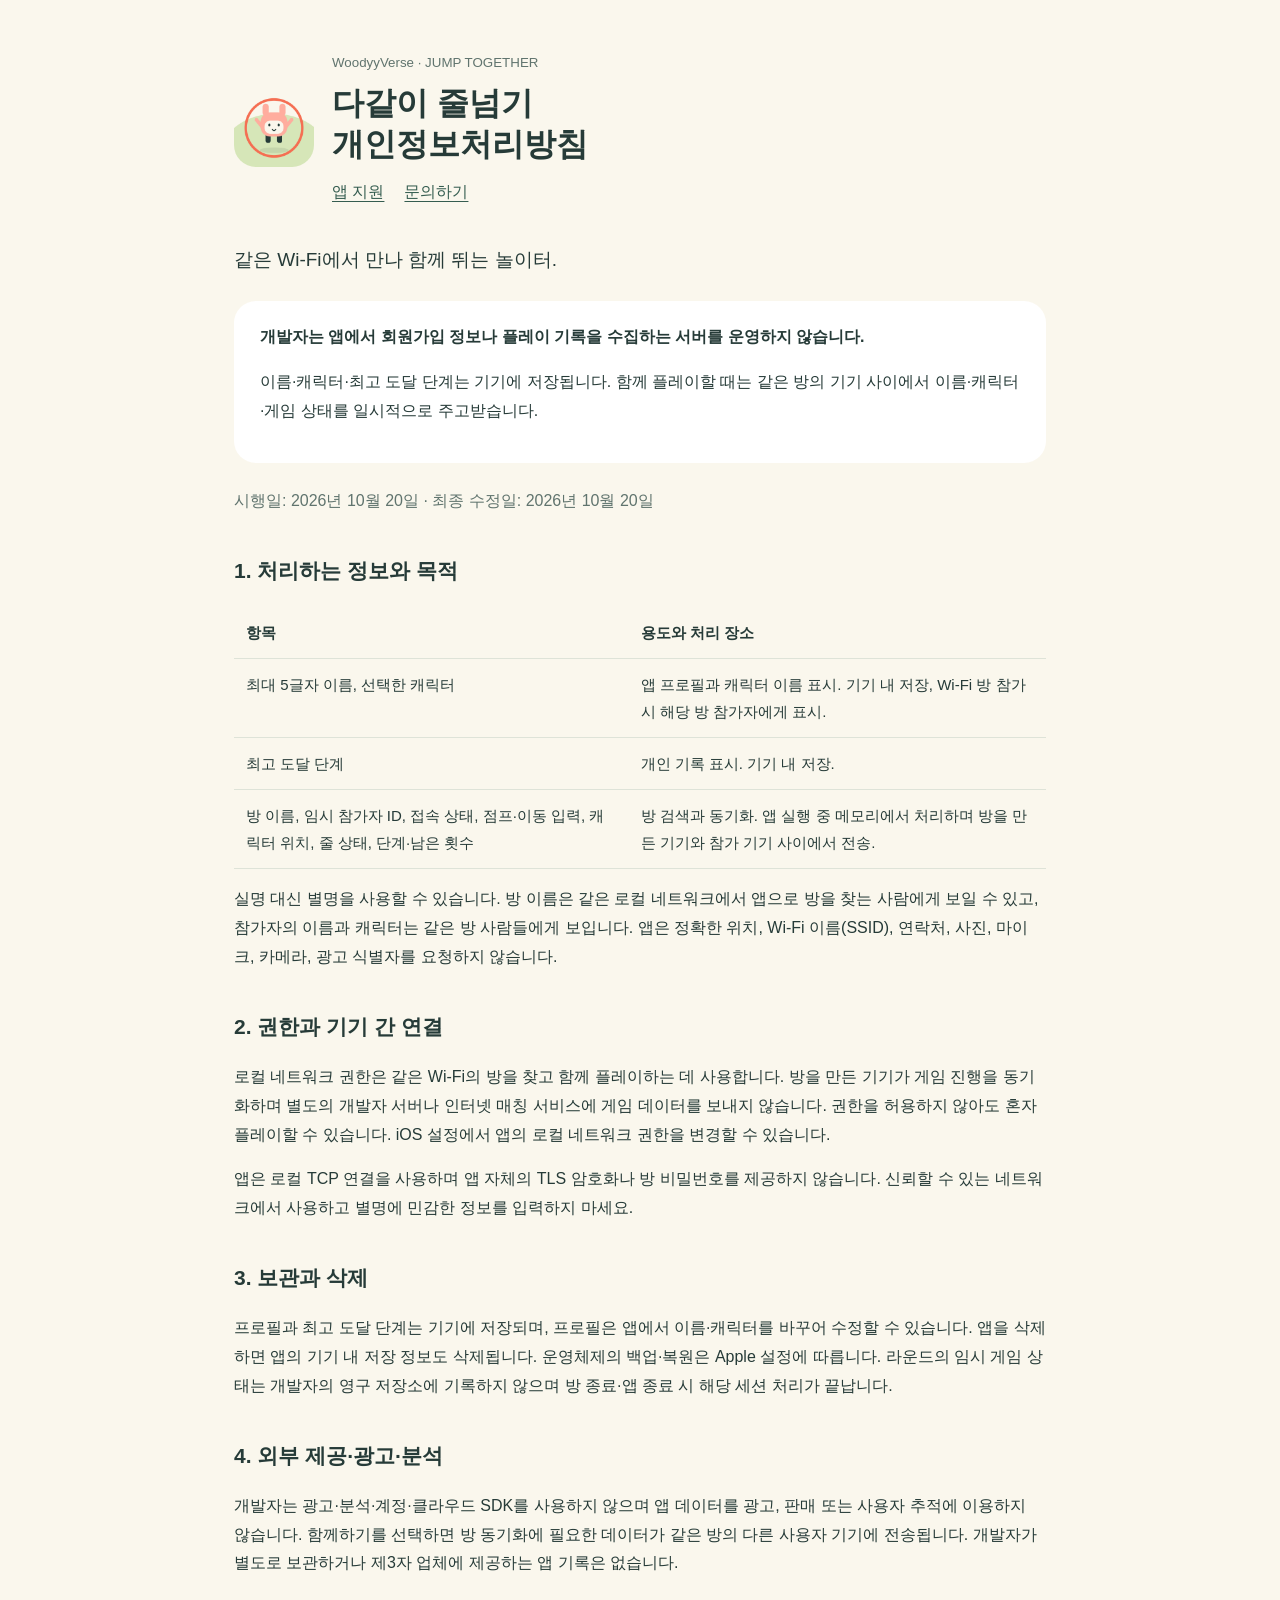
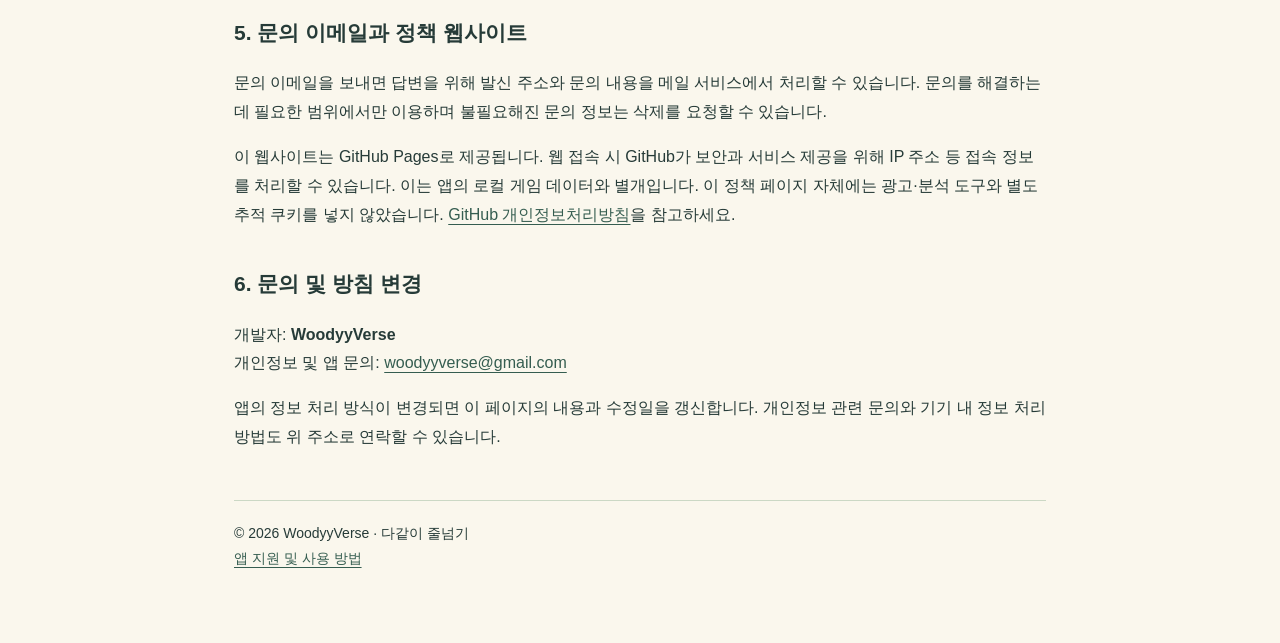
==== index.html @ 2041c66f "Publish Jump Together privacy policy and support pages" ====
<!doctype html><html lang="ko"><head><meta charset="utf-8"><meta name="viewport" content="width=device-width,initial-scale=1"><title>다같이 줄넘기 · 개인정보처리방침</title><meta name="description" content="다같이 줄넘기의 기기 내 저장, 같은 Wi-Fi 플레이, 로컬 네트워크 권한에 관한 개인정보처리방침입니다."><link rel="stylesheet" href="style.css"><link rel="icon" href="assets/icon.png"></head><body><main>
<header><img src="assets/icon.png" alt="다같이 줄넘기 앱 아이콘"><div><small>WoodyyVerse · JUMP TOGETHER</small><h1>다같이 줄넘기<br>개인정보처리방침</h1><nav><a href="support.html">앱 지원</a><a href="mailto:woodyyverse@gmail.com">문의하기</a></nav></div></header>
<p class="lead">같은 Wi-Fi에서 만나 함께 뛰는 놀이터.</p><div class="box"><strong>개발자는 앱에서 회원가입 정보나 플레이 기록을 수집하는 서버를 운영하지 않습니다.</strong><p>이름·캐릭터·최고 도달 단계는 기기에 저장됩니다. 함께 플레이할 때는 같은 방의 기기 사이에서 이름·캐릭터·게임 상태를 일시적으로 주고받습니다.</p></div>
<p class="muted">시행일: 2026년 10월 20일 · 최종 수정일: 2026년 10월 20일</p>
<h2>1. 처리하는 정보와 목적</h2><table><thead><tr><th>항목</th><th>용도와 처리 장소</th></tr></thead><tbody><tr><td>최대 5글자 이름, 선택한 캐릭터</td><td>앱 프로필과 캐릭터 이름 표시. 기기 내 저장, Wi-Fi 방 참가 시 해당 방 참가자에게 표시.</td></tr><tr><td>최고 도달 단계</td><td>개인 기록 표시. 기기 내 저장.</td></tr><tr><td>방 이름, 임시 참가자 ID, 접속 상태, 점프·이동 입력, 캐릭터 위치, 줄 상태, 단계·남은 횟수</td><td>방 검색과 동기화. 앱 실행 중 메모리에서 처리하며 방을 만든 기기와 참가 기기 사이에서 전송.</td></tr></tbody></table>
<p>실명 대신 별명을 사용할 수 있습니다. 방 이름은 같은 로컬 네트워크에서 앱으로 방을 찾는 사람에게 보일 수 있고, 참가자의 이름과 캐릭터는 같은 방 사람들에게 보입니다. 앱은 정확한 위치, Wi-Fi 이름(SSID), 연락처, 사진, 마이크, 카메라, 광고 식별자를 요청하지 않습니다.</p>
<h2>2. 권한과 기기 간 연결</h2><p>로컬 네트워크 권한은 같은 Wi-Fi의 방을 찾고 함께 플레이하는 데 사용합니다. 방을 만든 기기가 게임 진행을 동기화하며 별도의 개발자 서버나 인터넷 매칭 서비스에 게임 데이터를 보내지 않습니다. 권한을 허용하지 않아도 혼자 플레이할 수 있습니다. iOS 설정에서 앱의 로컬 네트워크 권한을 변경할 수 있습니다.</p><p>앱은 로컬 TCP 연결을 사용하며 앱 자체의 TLS 암호화나 방 비밀번호를 제공하지 않습니다. 신뢰할 수 있는 네트워크에서 사용하고 별명에 민감한 정보를 입력하지 마세요.</p>
<h2>3. 보관과 삭제</h2><p>프로필과 최고 도달 단계는 기기에 저장되며, 프로필은 앱에서 이름·캐릭터를 바꾸어 수정할 수 있습니다. 앱을 삭제하면 앱의 기기 내 저장 정보도 삭제됩니다. 운영체제의 백업·복원은 Apple 설정에 따릅니다. 라운드의 임시 게임 상태는 개발자의 영구 저장소에 기록하지 않으며 방 종료·앱 종료 시 해당 세션 처리가 끝납니다.</p>
<h2>4. 외부 제공·광고·분석</h2><p>개발자는 광고·분석·계정·클라우드 SDK를 사용하지 않으며 앱 데이터를 광고, 판매 또는 사용자 추적에 이용하지 않습니다. 함께하기를 선택하면 방 동기화에 필요한 데이터가 같은 방의 다른 사용자 기기에 전송됩니다. 개발자가 별도로 보관하거나 제3자 업체에 제공하는 앱 기록은 없습니다.</p>
<h2>5. 문의 이메일과 정책 웹사이트</h2><p>문의 이메일을 보내면 답변을 위해 발신 주소와 문의 내용을 메일 서비스에서 처리할 수 있습니다. 문의를 해결하는 데 필요한 범위에서만 이용하며 불필요해진 문의 정보는 삭제를 요청할 수 있습니다.</p><p>이 웹사이트는 GitHub Pages로 제공됩니다. 웹 접속 시 GitHub가 보안과 서비스 제공을 위해 IP 주소 등 접속 정보를 처리할 수 있습니다. 이는 앱의 로컬 게임 데이터와 별개입니다. 이 정책 페이지 자체에는 광고·분석 도구와 별도 추적 쿠키를 넣지 않았습니다. <a href="https://docs.github.com/en/site-policy/privacy-policies/github-general-privacy-statement">GitHub 개인정보처리방침</a>을 참고하세요.</p>
<h2>6. 문의 및 방침 변경</h2><p>개발자: <strong>WoodyyVerse</strong><br>개인정보 및 앱 문의: <a href="mailto:woodyyverse@gmail.com">woodyyverse@gmail.com</a></p><p>앱의 정보 처리 방식이 변경되면 이 페이지의 내용과 수정일을 갱신합니다. 개인정보 관련 문의와 기기 내 정보 처리 방법도 위 주소로 연락할 수 있습니다.</p>
<footer>© 2026 WoodyyVerse · 다같이 줄넘기<br><a href="support.html">앱 지원 및 사용 방법</a></footer></main></body></html>
---- style.css ----
:root{color-scheme:light;--ink:#263b38;--paper:#faf7ed;--green:#d6e3b7;--peach:#f8d5c5}*{box-sizing:border-box}body{margin:0;background:var(--paper);color:var(--ink);font-family:-apple-system,BlinkMacSystemFont,"Apple SD Gothic Neo",sans-serif;line-height:1.8}main{max-width:860px;margin:auto;padding:48px 24px 72px}header{display:flex;align-items:center;gap:18px;margin-bottom:36px}header img{width:80px;height:80px;border-radius:22px}small,.muted{color:#60746e}h1{font-size:32px;line-height:1.3;margin:6px 0}h2{font-size:21px;margin-top:36px}a{color:#355d50;text-underline-offset:4px}nav{display:flex;gap:20px;flex-wrap:wrap;margin-top:12px}.lead{font-size:19px}.box{background:white;border-radius:22px;padding:22px 26px;margin:24px 0}table{width:100%;border-collapse:collapse;font-size:15px}th,td{padding:12px;text-align:left;vertical-align:top;border-bottom:1px solid #dee3d8}footer{margin-top:48px;padding-top:20px;border-top:1px solid #cbd8c5;font-size:14px}li{margin:8px 0}@media(max-width:540px){main{padding:28px 18px 50px}h1{font-size:27px}header img{width:64px;height:64px}th,td{padding:10px 6px;font-size:13px}}
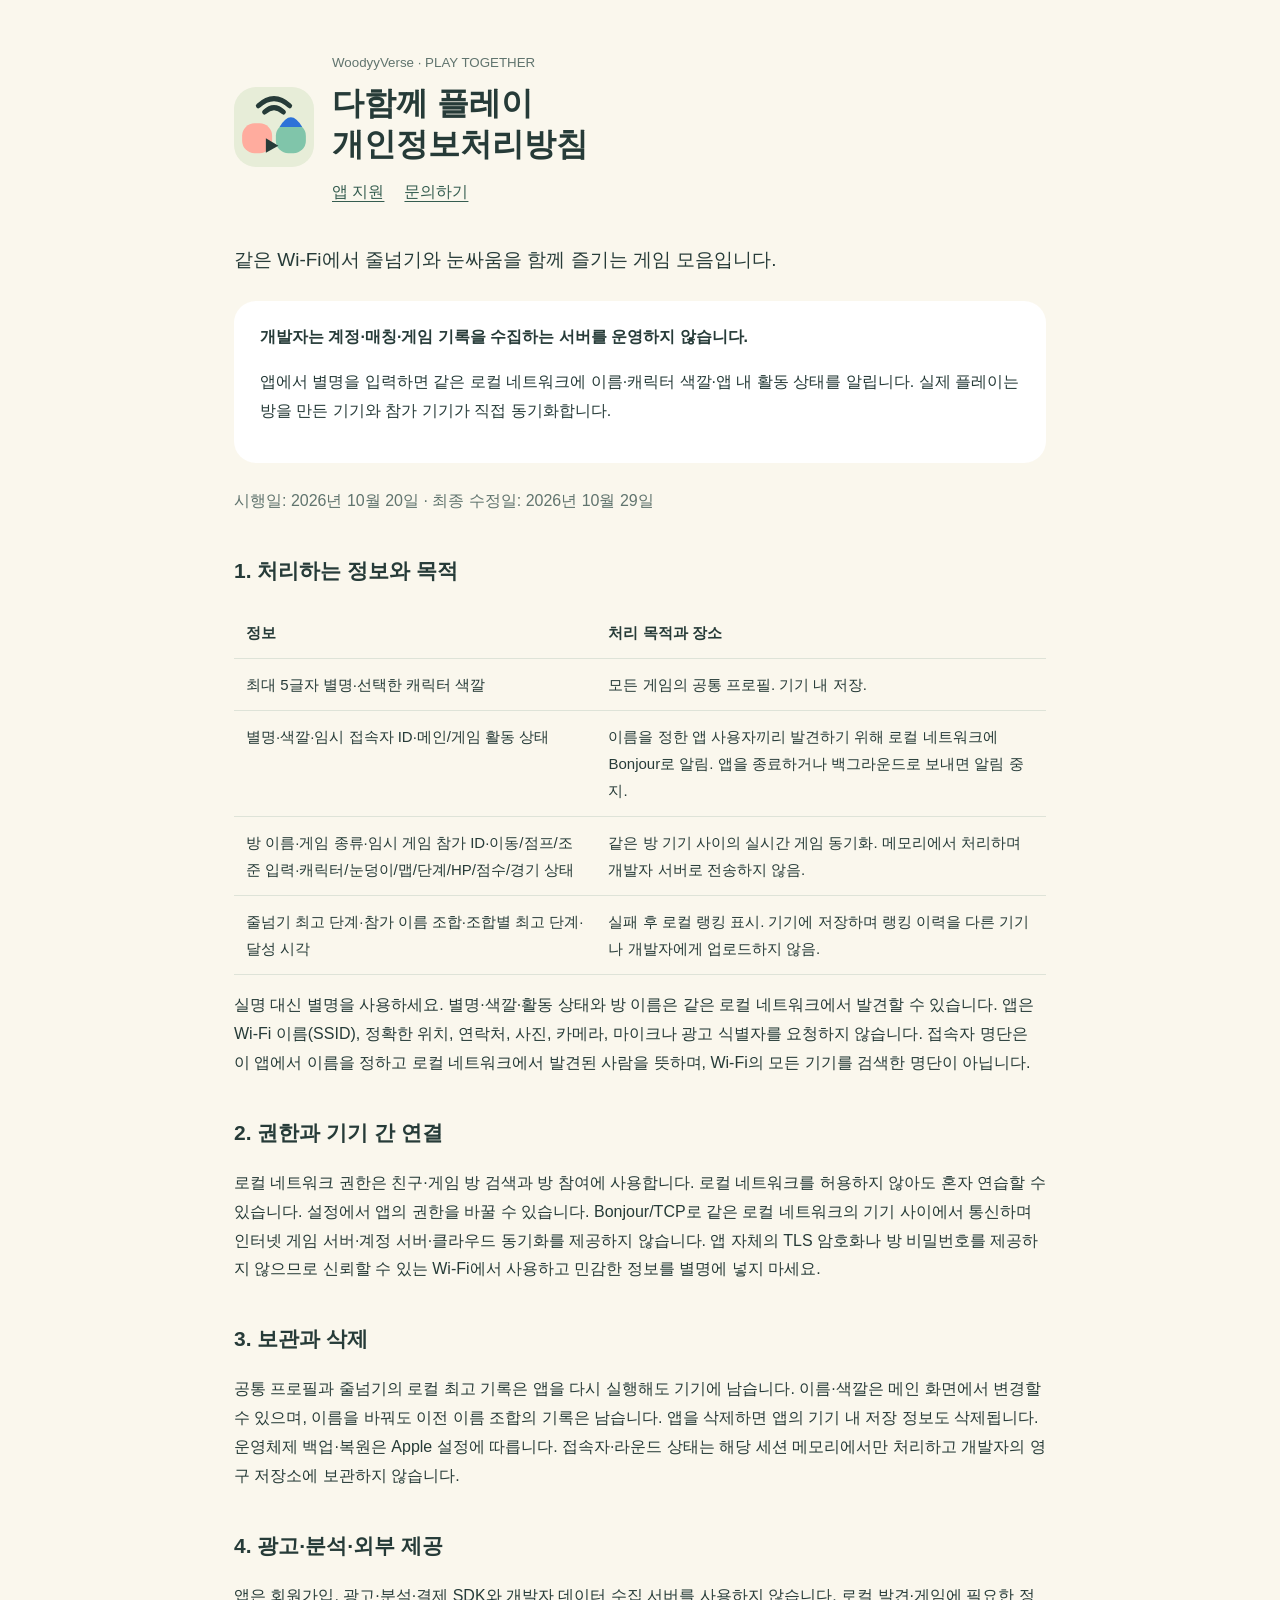
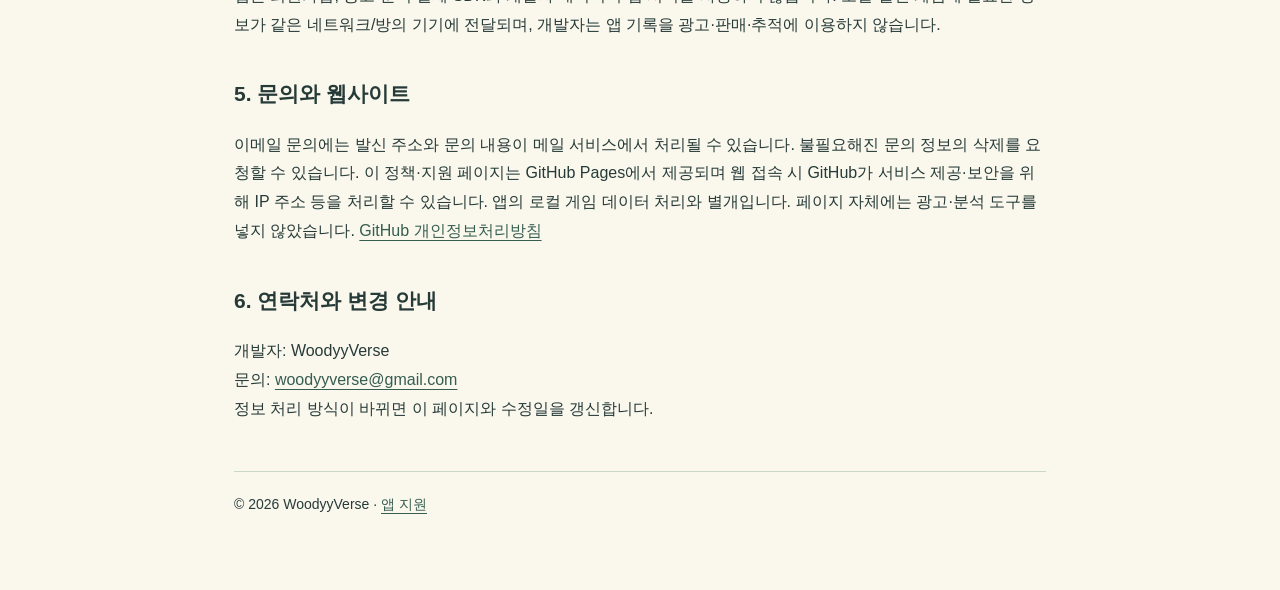
==== commit 02fabebc: "Disclose unified profiles, local presence and game rankings" ====
--- a/index.html
+++ b/index.html
@@ -1,12 +1,10 @@
-<!doctype html><html lang="ko"><head><meta charset="utf-8"><meta name="viewport" content="width=device-width,initial-scale=1"><title>다같이 줄넘기 · 개인정보처리방침</title><meta name="description" content="다같이 줄넘기의 기기 내 저장, 같은 Wi-Fi 플레이, 로컬 네트워크 권한에 관한 개인정보처리방침입니다."><link rel="stylesheet" href="style.css"><link rel="icon" href="assets/icon.png"></head><body><main>
-<header><img src="assets/icon.png" alt="다같이 줄넘기 앱 아이콘"><div><small>WoodyyVerse · JUMP TOGETHER</small><h1>다같이 줄넘기<br>개인정보처리방침</h1><nav><a href="support.html">앱 지원</a><a href="mailto:woodyyverse@gmail.com">문의하기</a></nav></div></header>
-<p class="lead">같은 Wi-Fi에서 만나 함께 뛰는 놀이터.</p><div class="box"><strong>개발자는 앱에서 회원가입 정보나 플레이 기록을 수집하는 서버를 운영하지 않습니다.</strong><p>이름·캐릭터·최고 도달 단계는 기기에 저장됩니다. 함께 플레이할 때는 같은 방의 기기 사이에서 이름·캐릭터·게임 상태를 일시적으로 주고받습니다.</p></div>
-<p class="muted">시행일: 2026년 10월 20일 · 최종 수정일: 2026년 10월 20일</p>
-<h2>1. 처리하는 정보와 목적</h2><table><thead><tr><th>항목</th><th>용도와 처리 장소</th></tr></thead><tbody><tr><td>최대 5글자 이름, 선택한 캐릭터</td><td>앱 프로필과 캐릭터 이름 표시. 기기 내 저장, Wi-Fi 방 참가 시 해당 방 참가자에게 표시.</td></tr><tr><td>최고 도달 단계</td><td>개인 기록 표시. 기기 내 저장.</td></tr><tr><td>방 이름, 임시 참가자 ID, 접속 상태, 점프·이동 입력, 캐릭터 위치, 줄 상태, 단계·남은 횟수</td><td>방 검색과 동기화. 앱 실행 중 메모리에서 처리하며 방을 만든 기기와 참가 기기 사이에서 전송.</td></tr></tbody></table>
-<p>실명 대신 별명을 사용할 수 있습니다. 방 이름은 같은 로컬 네트워크에서 앱으로 방을 찾는 사람에게 보일 수 있고, 참가자의 이름과 캐릭터는 같은 방 사람들에게 보입니다. 앱은 정확한 위치, Wi-Fi 이름(SSID), 연락처, 사진, 마이크, 카메라, 광고 식별자를 요청하지 않습니다.</p>
-<h2>2. 권한과 기기 간 연결</h2><p>로컬 네트워크 권한은 같은 Wi-Fi의 방을 찾고 함께 플레이하는 데 사용합니다. 방을 만든 기기가 게임 진행을 동기화하며 별도의 개발자 서버나 인터넷 매칭 서비스에 게임 데이터를 보내지 않습니다. 권한을 허용하지 않아도 혼자 플레이할 수 있습니다. iOS 설정에서 앱의 로컬 네트워크 권한을 변경할 수 있습니다.</p><p>앱은 로컬 TCP 연결을 사용하며 앱 자체의 TLS 암호화나 방 비밀번호를 제공하지 않습니다. 신뢰할 수 있는 네트워크에서 사용하고 별명에 민감한 정보를 입력하지 마세요.</p>
-<h2>3. 보관과 삭제</h2><p>프로필과 최고 도달 단계는 기기에 저장되며, 프로필은 앱에서 이름·캐릭터를 바꾸어 수정할 수 있습니다. 앱을 삭제하면 앱의 기기 내 저장 정보도 삭제됩니다. 운영체제의 백업·복원은 Apple 설정에 따릅니다. 라운드의 임시 게임 상태는 개발자의 영구 저장소에 기록하지 않으며 방 종료·앱 종료 시 해당 세션 처리가 끝납니다.</p>
-<h2>4. 외부 제공·광고·분석</h2><p>개발자는 광고·분석·계정·클라우드 SDK를 사용하지 않으며 앱 데이터를 광고, 판매 또는 사용자 추적에 이용하지 않습니다. 함께하기를 선택하면 방 동기화에 필요한 데이터가 같은 방의 다른 사용자 기기에 전송됩니다. 개발자가 별도로 보관하거나 제3자 업체에 제공하는 앱 기록은 없습니다.</p>
-<h2>5. 문의 이메일과 정책 웹사이트</h2><p>문의 이메일을 보내면 답변을 위해 발신 주소와 문의 내용을 메일 서비스에서 처리할 수 있습니다. 문의를 해결하는 데 필요한 범위에서만 이용하며 불필요해진 문의 정보는 삭제를 요청할 수 있습니다.</p><p>이 웹사이트는 GitHub Pages로 제공됩니다. 웹 접속 시 GitHub가 보안과 서비스 제공을 위해 IP 주소 등 접속 정보를 처리할 수 있습니다. 이는 앱의 로컬 게임 데이터와 별개입니다. 이 정책 페이지 자체에는 광고·분석 도구와 별도 추적 쿠키를 넣지 않았습니다. <a href="https://docs.github.com/en/site-policy/privacy-policies/github-general-privacy-statement">GitHub 개인정보처리방침</a>을 참고하세요.</p>
-<h2>6. 문의 및 방침 변경</h2><p>개발자: <strong>WoodyyVerse</strong><br>개인정보 및 앱 문의: <a href="mailto:woodyyverse@gmail.com">woodyyverse@gmail.com</a></p><p>앱의 정보 처리 방식이 변경되면 이 페이지의 내용과 수정일을 갱신합니다. 개인정보 관련 문의와 기기 내 정보 처리 방법도 위 주소로 연락할 수 있습니다.</p>
-<footer>© 2026 WoodyyVerse · 다같이 줄넘기<br><a href="support.html">앱 지원 및 사용 방법</a></footer></main></body></html>
+<!doctype html><html lang="ko"><head><meta charset="utf-8"><meta name="viewport" content="width=device-width,initial-scale=1"><title>다함께 플레이 · 개인정보처리방침</title><link rel="stylesheet" href="style.css"><link rel="icon" href="assets/play.svg"></head><body><main><header><img src="assets/play.svg" alt="다함께 플레이"><div><small>WoodyyVerse · PLAY TOGETHER</small><h1>다함께 플레이<br>개인정보처리방침</h1><nav><a href="support.html">앱 지원</a><a href="mailto:woodyyverse@gmail.com">문의하기</a></nav></div></header>
+<p class="lead">같은 Wi-Fi에서 줄넘기와 눈싸움을 함께 즐기는 게임 모음입니다.</p><div class="box"><strong>개발자는 계정·매칭·게임 기록을 수집하는 서버를 운영하지 않습니다.</strong><p>앱에서 별명을 입력하면 같은 로컬 네트워크에 이름·캐릭터 색깔·앱 내 활동 상태를 알립니다. 실제 플레이는 방을 만든 기기와 참가 기기가 직접 동기화합니다.</p></div>
+<p class="muted">시행일: 2026년 10월 20일 · 최종 수정일: 2026년 10월 29일</p>
+<h2>1. 처리하는 정보와 목적</h2><table><tr><th>정보</th><th>처리 목적과 장소</th></tr><tr><td>최대 5글자 별명·선택한 캐릭터 색깔</td><td>모든 게임의 공통 프로필. 기기 내 저장.</td></tr><tr><td>별명·색깔·임시 접속자 ID·메인/게임 활동 상태</td><td>이름을 정한 앱 사용자끼리 발견하기 위해 로컬 네트워크에 Bonjour로 알림. 앱을 종료하거나 백그라운드로 보내면 알림 중지.</td></tr><tr><td>방 이름·게임 종류·임시 게임 참가 ID·이동/점프/조준 입력·캐릭터/눈덩이/맵/단계/HP/점수/경기 상태</td><td>같은 방 기기 사이의 실시간 게임 동기화. 메모리에서 처리하며 개발자 서버로 전송하지 않음.</td></tr><tr><td>줄넘기 최고 단계·참가 이름 조합·조합별 최고 단계·달성 시각</td><td>실패 후 로컬 랭킹 표시. 기기에 저장하며 랭킹 이력을 다른 기기나 개발자에게 업로드하지 않음.</td></tr></table>
+<p>실명 대신 별명을 사용하세요. 별명·색깔·활동 상태와 방 이름은 같은 로컬 네트워크에서 발견할 수 있습니다. 앱은 Wi-Fi 이름(SSID), 정확한 위치, 연락처, 사진, 카메라, 마이크나 광고 식별자를 요청하지 않습니다. 접속자 명단은 이 앱에서 이름을 정하고 로컬 네트워크에서 발견된 사람을 뜻하며, Wi-Fi의 모든 기기를 검색한 명단이 아닙니다.</p>
+<h2>2. 권한과 기기 간 연결</h2><p>로컬 네트워크 권한은 친구·게임 방 검색과 방 참여에 사용합니다. 로컬 네트워크를 허용하지 않아도 혼자 연습할 수 있습니다. 설정에서 앱의 권한을 바꿀 수 있습니다. Bonjour/TCP로 같은 로컬 네트워크의 기기 사이에서 통신하며 인터넷 게임 서버·계정 서버·클라우드 동기화를 제공하지 않습니다. 앱 자체의 TLS 암호화나 방 비밀번호를 제공하지 않으므로 신뢰할 수 있는 Wi-Fi에서 사용하고 민감한 정보를 별명에 넣지 마세요.</p>
+<h2>3. 보관과 삭제</h2><p>공통 프로필과 줄넘기의 로컬 최고 기록은 앱을 다시 실행해도 기기에 남습니다. 이름·색깔은 메인 화면에서 변경할 수 있으며, 이름을 바꿔도 이전 이름 조합의 기록은 남습니다. 앱을 삭제하면 앱의 기기 내 저장 정보도 삭제됩니다. 운영체제 백업·복원은 Apple 설정에 따릅니다. 접속자·라운드 상태는 해당 세션 메모리에서만 처리하고 개발자의 영구 저장소에 보관하지 않습니다.</p>
+<h2>4. 광고·분석·외부 제공</h2><p>앱은 회원가입, 광고·분석·결제 SDK와 개발자 데이터 수집 서버를 사용하지 않습니다. 로컬 발견·게임에 필요한 정보가 같은 네트워크/방의 기기에 전달되며, 개발자는 앱 기록을 광고·판매·추적에 이용하지 않습니다.</p>
+<h2>5. 문의와 웹사이트</h2><p>이메일 문의에는 발신 주소와 문의 내용이 메일 서비스에서 처리될 수 있습니다. 불필요해진 문의 정보의 삭제를 요청할 수 있습니다. 이 정책·지원 페이지는 GitHub Pages에서 제공되며 웹 접속 시 GitHub가 서비스 제공·보안을 위해 IP 주소 등을 처리할 수 있습니다. 앱의 로컬 게임 데이터 처리와 별개입니다. 페이지 자체에는 광고·분석 도구를 넣지 않았습니다. <a href="https://docs.github.com/en/site-policy/privacy-policies/github-general-privacy-statement">GitHub 개인정보처리방침</a></p>
+<h2>6. 연락처와 변경 안내</h2><p>개발자: WoodyyVerse<br>문의: <a href="mailto:woodyyverse@gmail.com">woodyyverse@gmail.com</a><br>정보 처리 방식이 바뀌면 이 페이지와 수정일을 갱신합니다.</p><footer>© 2026 WoodyyVerse · <a href="support.html">앱 지원</a></footer></main></body></html>
